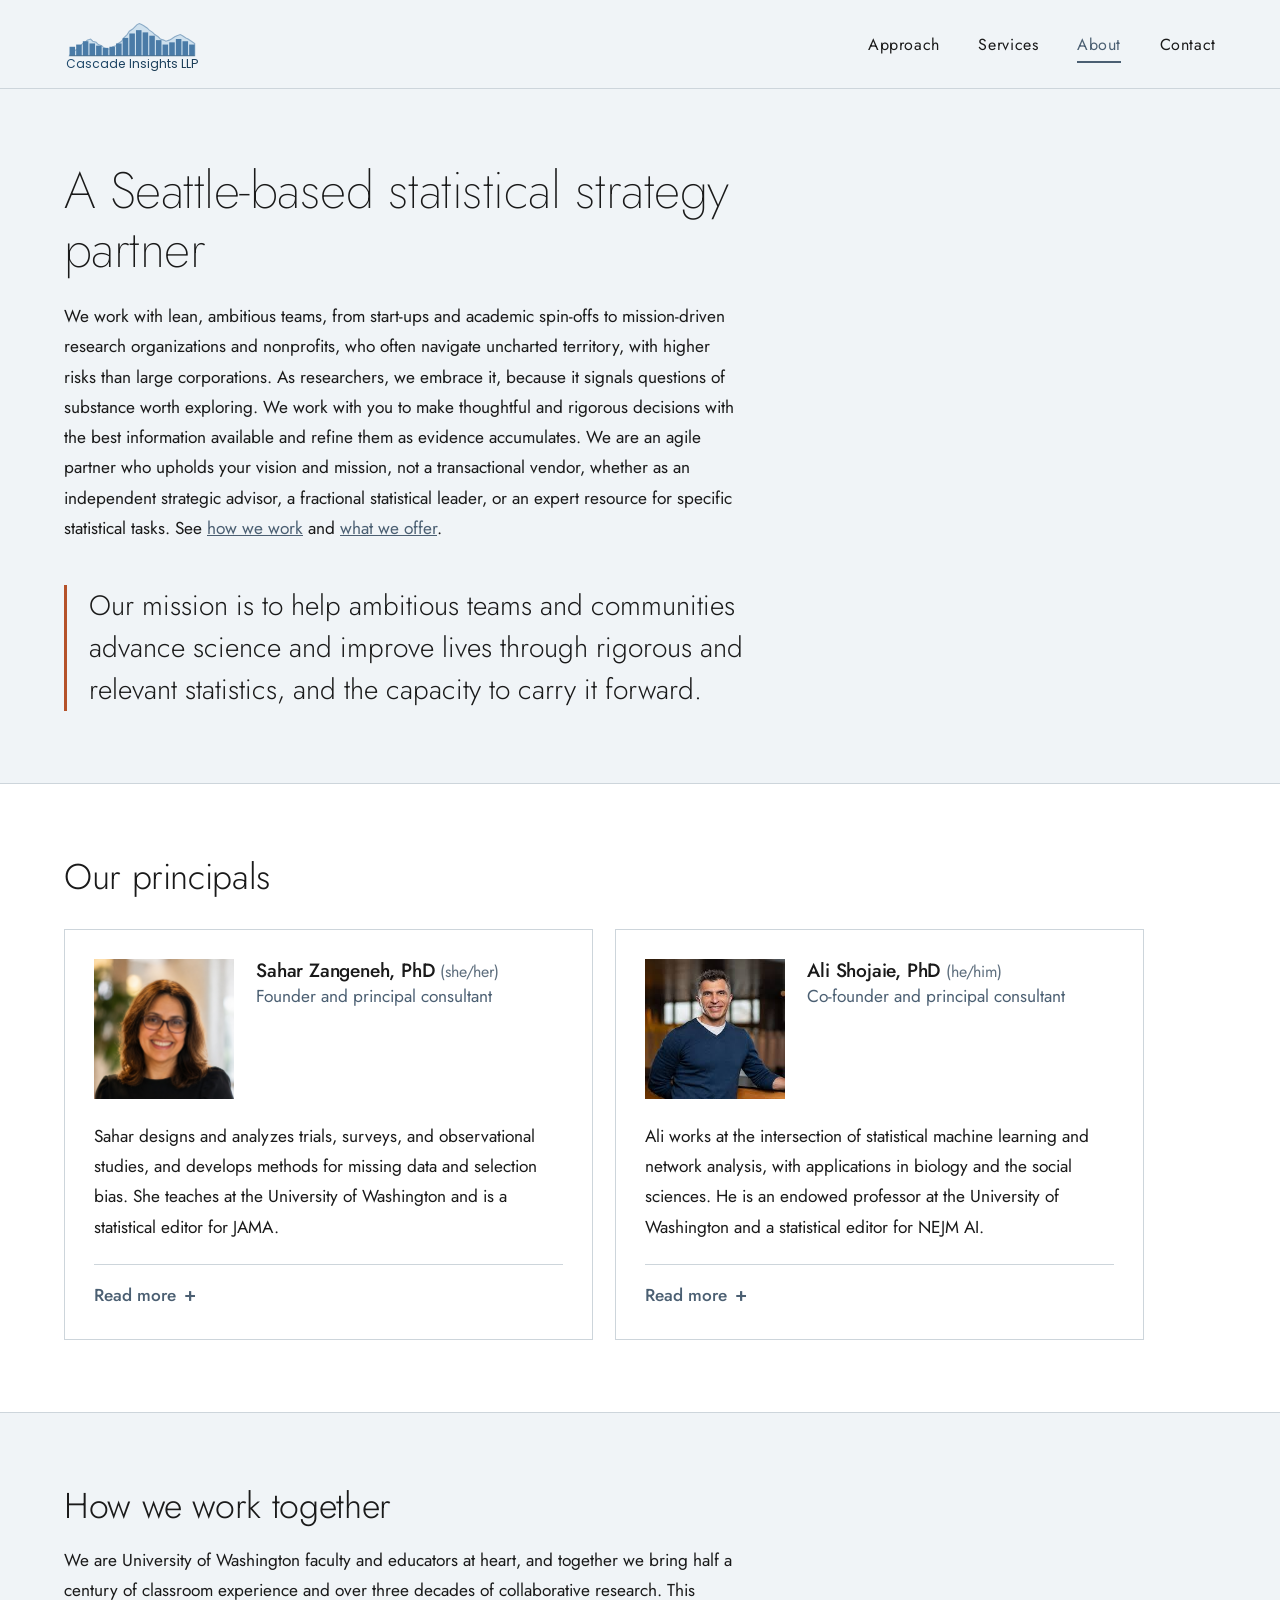
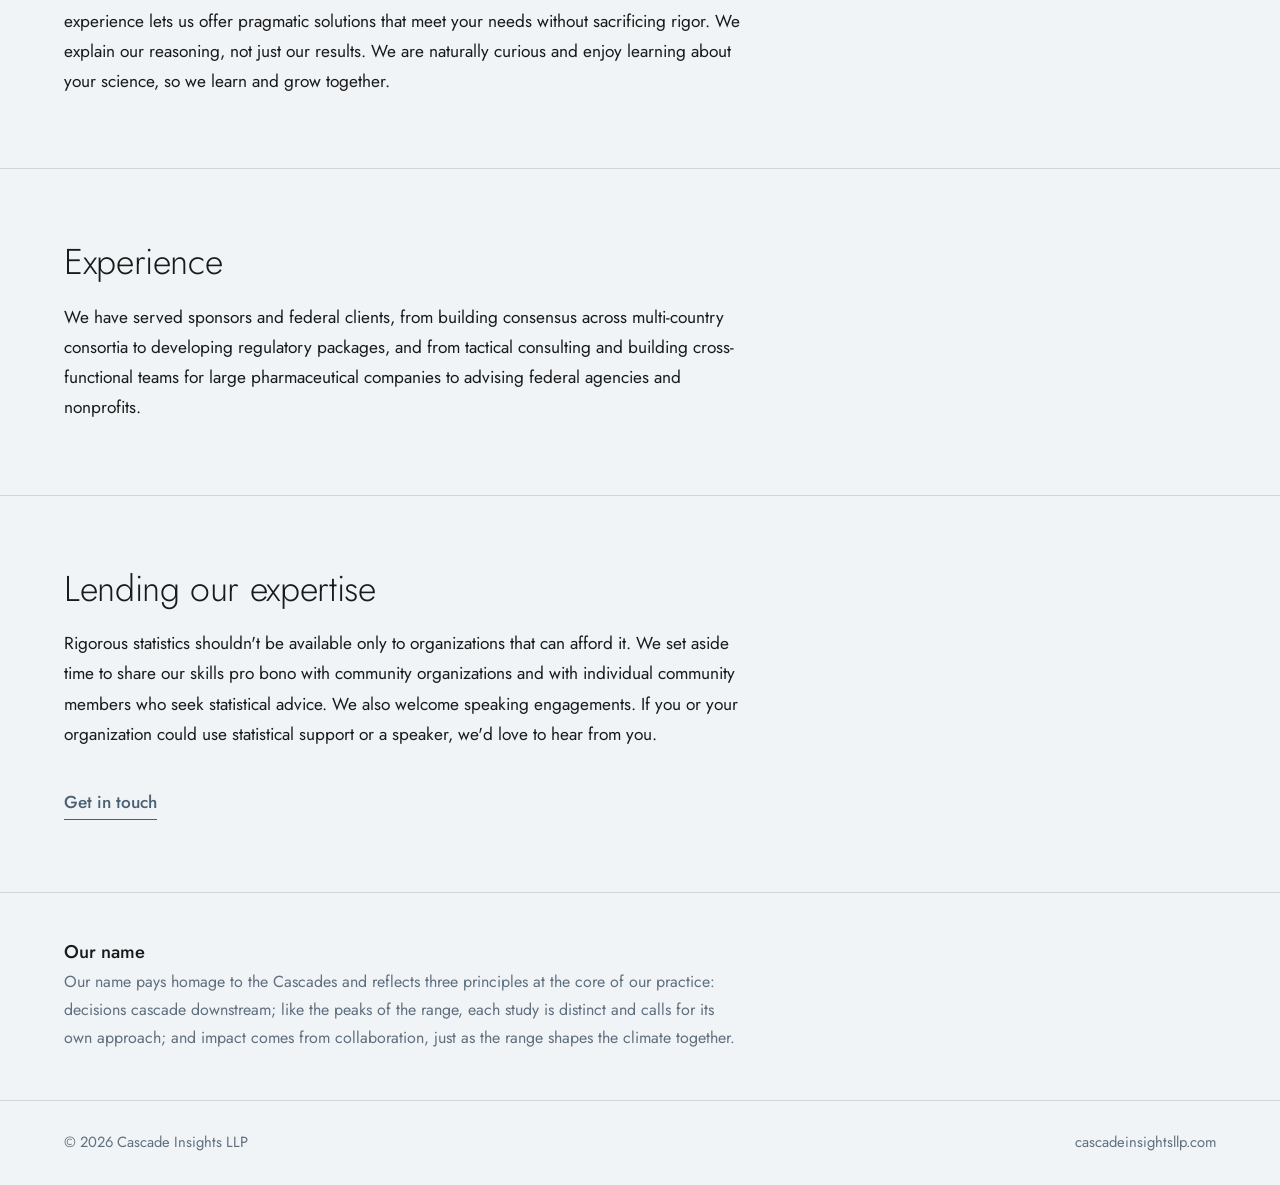
==== about.html @ fd84c452 "Website redesign preview" ====
<!DOCTYPE html>
<html lang="en">
<head>
<meta charset="UTF-8">
<meta name="viewport" content="width=device-width, initial-scale=1.0">
<title>About | Cascade Insights LLP</title>
<meta name="description" content="A Seattle-based statistical strategy partner for lean, ambitious teams.">
<link rel="preconnect" href="https://fonts.googleapis.com">
<link rel="preconnect" href="https://fonts.gstatic.com" crossorigin>
<link href="https://fonts.googleapis.com/css2?family=Jost:wght@200;300;400;500&family=Poppins:wght@400&display=swap" rel="stylesheet">
<link rel="stylesheet" href="site.css">
</head>
<body>
<a class="skip-link" href="#main">Skip to content</a>

<header class="site-header">
  <div class="header-inner">
    <a class="brand" href="index.html" aria-label="Cascade Insights LLP, home">
      <svg xmlns="http://www.w3.org/2000/svg" viewBox="15 15 123 65" role="img" aria-hidden="true" focusable="false"><defs><linearGradient id="cascadeGradient" x1="0%" y1="0%" x2="100%" y2="100%"><stop offset="0%" style="stop-color:#25547C;stop-opacity:1" /><stop offset="100%" style="stop-color:#143247;stop-opacity:1" /></linearGradient></defs><g id="mountain-background"><path d="M 20 58 L 22 55 L 24 54 L 27 52 L 29 50 L 32 47 L 34 46 L 36 44 L 39 43 L 41 45 L 44 46 L 46 48 L 49 49 L 51 51 L 54 52 L 57 52 L 59 50 L 62 49 L 64 47 L 67 45 L 69 42 L 72 39 L 74 36 L 77 34 L 79 32 L 81 30 L 83 29 L 85 30 L 87 31 L 90 33 L 92 35 L 95 37 L 97 39 L 100 41 L 102 43 L 105 44 L 107 45 L 110 44 L 112 43 L 115 41 L 117 40 L 120 39 L 122 40 L 125 42 L 127 43 L 130 45 L 133 47 L 133 58 Z" fill="#B8D4E8" stroke="#4A7BA7" stroke-width="1" opacity="0.6"/></g><g id="histogram-mountains"><rect x="20" y="50" width="5" height="8" fill="#4A7BA7"/><rect x="26" y="48" width="5" height="10" fill="#4A7BA7"/><rect x="32" y="45" width="5" height="13" fill="#4A7BA7"/><rect x="38" y="47" width="5" height="11" fill="#4A7BA7"/><rect x="44" y="49" width="5" height="9" fill="#4A7BA7"/><rect x="50" y="51" width="5" height="7" fill="#4A7BA7"/><rect x="56" y="50" width="5" height="8" fill="#4A7BA7"/><rect x="62" y="47" width="5" height="11" fill="#4A7BA7"/><rect x="68" y="42" width="5" height="16" fill="#4A7BA7"/><rect x="74" y="38" width="5" height="20" fill="#4A7BA7"/><rect x="80" y="35" width="5" height="23" fill="#4A7BA7"/><rect x="86" y="37" width="5" height="21" fill="#4A7BA7"/><rect x="92" y="40" width="5" height="18" fill="#4A7BA7"/><rect x="98" y="44" width="5" height="14" fill="#4A7BA7"/><rect x="104" y="48" width="5" height="10" fill="#4A7BA7"/><rect x="110" y="46" width="5" height="12" fill="#4A7BA7"/><rect x="116" y="43" width="5" height="15" fill="#4A7BA7"/><rect x="122" y="45" width="5" height="13" fill="#4A7BA7"/><rect x="128" y="48" width="5" height="10" fill="#4A7BA7"/><line x1="20" y1="58" x2="133" y2="58" stroke="#1A3A52" stroke-width="1" opacity="0.3"/></g><text x="76" y="69" font-family="Poppins, sans-serif" font-size="11" font-weight="400" fill="url(#cascadeGradient)" letter-spacing="0" text-anchor="middle">Cascade Insights LLP</text></svg>
    </a>
    <button class="nav-toggle" type="button" aria-expanded="false" aria-controls="site-nav" aria-label="Open menu">
      <span class="nav-toggle-bars"></span>
    </button>
    <nav class="site-nav" id="site-nav" aria-label="Main">
      <ul class="nav-list">
        <li><a href="approach.html">Approach</a></li>
        <li><a href="services.html">Services</a></li>
        <li><a href="about.html" aria-current="page">About</a></li>
        <li><a href="contact.html">Contact</a></li>
      </ul>
    </nav>
  </div>
</header>

<main id="main">
<section class="section">
  <div class="prose">
    <h1 class="page-title">A Seattle-based statistical strategy partner</h1>
    <p>We work with lean, ambitious teams, from start-ups and academic spin-offs to mission-driven research organizations and nonprofits, who often navigate uncharted territory, with higher risks than large corporations. As researchers, we embrace it, because it signals questions of substance worth exploring. We work with you to make thoughtful and rigorous decisions with the best information available and refine them as evidence accumulates. We are an agile partner who upholds your vision and mission, not a transactional vendor, whether as an independent strategic advisor, a fractional statistical leader, or an expert resource for specific statistical tasks. See <a href="approach.html">how we work</a> and <a href="services.html">what we offer</a>.</p>
  </div>
  <p class="mission" style="margin-top:2.6rem">Our mission is to help ambitious teams and communities advance science and improve lives through rigorous and relevant statistics, and the capacity to carry it forward.</p>
</section>

<section class="section section-alt" aria-labelledby="principals">
  <h2 class="h2" id="principals">Our principals</h2>
  <div class="people">
    <article class="person">
      <img src="SaharHeadshot2.jpg" alt="Sahar Zangeneh" width="140" height="140">
      <div>
        <h3 class="person-name">Sahar Zangeneh, PhD <span class="person-pronouns">(she/her)</span></h3>
        <p class="person-role">Founder and principal consultant</p>
      </div>
      <p class="person-summary">Sahar designs and analyzes trials, surveys, and observational studies, and develops methods for missing data and selection bias. She teaches at the University of Washington and is a statistical editor for JAMA.</p>
      <details class="bio">
        <summary><span class="label-closed">Read more</span><span class="label-open">Show less</span></summary>
        <p>Sahar Zangeneh (she/her) is a (bio)statistician specializing in the design and analysis of experimental and observational studies, including complex sample surveys, individual- and community-randomized trials, and observational cohort studies. Her methodological work focuses on developing statistical methods for addressing missingness and non-random selection, particularly when missingness or selection depends on unobserved factors (missing not at random). Her collaborative research addresses population health and health equity across biomedical and epidemiological domains. She is a Clinical Associate Professor at the University of Washington, where she teaches graduate courses and mentors students. She is a statistical editor for JAMA and elected chair of the American Statistical Association's Committee on Applied Statisticians.</p>
      </details>
    </article>

    <article class="person">
      <img src="AliHeadshot.jpeg" alt="Ali Shojaie" width="140" height="140">
      <div>
        <h3 class="person-name">Ali Shojaie, PhD <span class="person-pronouns">(he/him)</span></h3>
        <p class="person-role">Co-founder and principal consultant</p>
      </div>
      <p class="person-summary">Ali works at the intersection of statistical machine learning and network analysis, with applications in biology and the social sciences. He is an endowed professor at the University of Washington and a statistical editor for NEJM AI.</p>
      <details class="bio">
        <summary><span class="label-closed">Read more</span><span class="label-open">Show less</span></summary>
        <p>Ali Shojaie (he/him) is the Norm Breslow Endowed Professor of Biostatistics and Statistics at the University of Washington, where he serves as Interim Chair of the Department of Biostatistics. His research lies at the intersection of statistical machine learning, statistical network analysis, and applications in biology and social sciences. He is the founding director of the Summer Institute for Statistics in Big Data (SISBID) at the University of Washington and Lead of the Data Management and Statistics (DMS) Core of the UW Alzheimer's Disease Research Center (ADRC). He is the editor of the New England Journal of Statistics in Data Science and a statistical editor for NEJM AI. He has chaired over 20 doctoral dissertations and advised numerous postdocs and junior researchers.</p>
      </details>
    </article>
  </div>
</section>

<section class="section" aria-labelledby="together">
  <div class="prose">
    <h2 class="h2" id="together" style="margin-bottom:1.2rem">How we work together</h2>
    <p>We are University of Washington faculty and educators at heart, and together we bring half a century of classroom experience and over three decades of collaborative research. This experience lets us offer pragmatic solutions that meet your needs without sacrificing rigor. We explain our reasoning, not just our results. We are naturally curious and enjoy learning about your science, so we learn and grow together.</p>
  </div>
</section>

<section class="section" aria-labelledby="experience">
  <div class="prose">
    <h2 class="h2" id="experience" style="margin-bottom:1.2rem">Experience</h2>
    <p>We have served sponsors and federal clients, from building consensus across multi-country consortia to developing regulatory packages, and from tactical consulting and building cross-functional teams for large pharmaceutical companies to advising federal agencies and nonprofits.</p>
  </div>
</section>

<section class="section" aria-labelledby="pro-bono">
  <div class="prose">
    <h2 class="h2" id="pro-bono" style="margin-bottom:1.2rem">Lending our expertise</h2>
    <p>Rigorous statistics shouldn't be available only to organizations that can afford it. We set aside time to share our skills pro bono with community organizations and with individual community members who seek statistical advice. We also welcome speaking engagements. If you or your organization could use statistical support or a speaker, we'd love to hear from you.</p>
  </div>
  <div class="link-row"><a class="text-link" href="contact.html">Get in touch</a></div>
</section>

<section class="section section-tight">
  <div class="name-note">
    <h2>Our name</h2>
    <p>Our name pays homage to the Cascades and reflects three principles at the core of our practice: decisions cascade downstream; like the peaks of the range, each study is distinct and calls for its own approach; and impact comes from collaboration, just as the range shapes the climate together.</p>
  </div>
</section>
</main>

<footer class="site-footer">
  <span>&copy; <span id="year">2026</span> Cascade Insights LLP</span>
  <span>cascadeinsightsllp.com</span>
</footer>

<script src="site.js"></script>
</body>
</html>
---- site.css ----
/* Cascade Insights LLP — shared styles */

*, *::before, *::after { margin: 0; padding: 0; box-sizing: border-box; }

:root {
  --ink:         #1a1a1a;
  --bg:          #f0f4f7;
  --mid:         #5f6f7e;
  --accent:      #4b5f72;
  --accent-dark: #364757;
  --rule:        #cdd5db;
  --panel:       #ffffff;
  --brick:       #b5522a;
  --brick-hover: #8f3d1c;
  --measure:     68ch;
  --gutter:      5vw;
  --header-h:    88px;
}

html { scroll-behavior: smooth; scroll-padding-top: calc(var(--header-h) + 1rem); }

body {
  font-family: 'Jost', system-ui, -apple-system, 'Segoe UI', sans-serif;
  background: var(--bg);
  color: var(--ink);
  font-weight: 400;
  font-size: 1.08rem;
  line-height: 1.75;
  -webkit-font-smoothing: antialiased;
}

img { max-width: 100%; display: block; }

a { color: var(--accent); }
a:hover { color: var(--accent-dark); }

:focus-visible { outline: 2px solid var(--brick); outline-offset: 3px; }

.skip-link {
  position: absolute; left: -9999px; top: 0;
  background: var(--ink); color: #fff; padding: 0.6rem 1rem; z-index: 200;
}
.skip-link:focus { left: 1rem; top: 1rem; }

/* ── HEADER / NAV ── */
.site-header {
  position: sticky;
  top: 0;
  z-index: 100;
  background: rgba(240, 244, 247, 0.95);
  backdrop-filter: blur(12px);
  -webkit-backdrop-filter: blur(12px);
  border-bottom: 1px solid var(--rule);
}

.header-inner {
  display: flex;
  justify-content: space-between;
  align-items: center;
  padding: 0.5rem var(--gutter);
  min-height: var(--header-h);
}

.brand { display: block; line-height: 0; }
.brand svg { height: 72px; width: auto; display: block; }

.nav-list {
  list-style: none;
  display: flex;
  gap: 2.4rem;
}

.nav-list a {
  font-size: 1rem;
  font-weight: 400;
  letter-spacing: 0.04em;
  color: var(--ink);
  text-decoration: none;
  padding: 0.3rem 0;
  border-bottom: 2px solid transparent;
  transition: border-color 0.2s, color 0.2s;
}
.nav-list a:hover { color: var(--accent); border-bottom-color: var(--rule); }
.nav-list a[aria-current="page"] { color: var(--accent); border-bottom-color: var(--accent); }

.nav-toggle {
  display: none;
  background: none;
  border: 1px solid var(--rule);
  width: 44px;
  height: 44px;
  cursor: pointer;
  align-items: center;
  justify-content: center;
  color: var(--ink);
}
.nav-toggle-bars,
.nav-toggle-bars::before,
.nav-toggle-bars::after {
  display: block;
  width: 20px;
  height: 2px;
  background: currentColor;
  position: relative;
  transition: transform 0.2s, background 0.2s;
}
.nav-toggle-bars::before,
.nav-toggle-bars::after { content: ""; position: absolute; left: 0; }
.nav-toggle-bars::before { top: -6px; }
.nav-toggle-bars::after  { top: 6px; }
.nav-toggle[aria-expanded="true"] .nav-toggle-bars { background: transparent; }
.nav-toggle[aria-expanded="true"] .nav-toggle-bars::before { transform: translateY(6px) rotate(45deg); }
.nav-toggle[aria-expanded="true"] .nav-toggle-bars::after  { transform: translateY(-6px) rotate(-45deg); }

/* ── LAYOUT ── */
.section { padding: 4.5rem var(--gutter); }
.section + .section { border-top: 1px solid var(--rule); }
.section-tight { padding-top: 3rem; padding-bottom: 3rem; }
.section-alt { background: var(--panel); }

.wrap { max-width: 1120px; }
.prose { max-width: var(--measure); }
.prose p + p, .prose p + ul, .prose ul + p { margin-top: 1.1rem; }

h1, h2, h3 { font-weight: 300; line-height: 1.15; letter-spacing: -0.01em; }

.page-title {
  font-size: clamp(2rem, 4vw, 3.2rem);
  font-weight: 200;
  margin-bottom: 1.4rem;
  max-width: 24ch;
}

.h2 {
  font-size: clamp(1.6rem, 2.8vw, 2.3rem);
  margin-bottom: 0.5rem;
}

.subtitle {
  font-size: 1.15rem;
  color: var(--accent);
  font-weight: 400;
  margin-bottom: 1.8rem;
}

.lead {
  font-size: clamp(1.2rem, 1.9vw, 1.45rem);
  line-height: 1.6;
  font-weight: 300;
  max-width: 60ch;
}

.h3 {
  font-size: 1.2rem;
  font-weight: 500;
  letter-spacing: 0;
  margin-bottom: 0.6rem;
}

.muted { color: var(--mid); }

/* Lists */
.list {
  list-style: none;
  max-width: var(--measure);
}
.list li {
  position: relative;
  padding-left: 1.4rem;
  margin-bottom: 0.7rem;
}
.list li::before {
  content: "";
  position: absolute;
  left: 0;
  top: 0.78em;
  width: 0.55rem;
  height: 1px;
  background: var(--accent);
}
.list strong { font-weight: 500; }

/* Buttons and links */
.btn {
  display: inline-block;
  font-family: inherit;
  font-size: 0.95rem;
  font-weight: 500;
  letter-spacing: 0.06em;
  padding: 0.9rem 2rem;
  background: var(--brick);
  color: #fff;
  text-decoration: none;
  border: none;
  cursor: pointer;
  transition: background 0.2s;
}
.btn:hover { background: var(--brick-hover); color: #fff; }

.text-link {
  font-weight: 500;
  color: var(--accent);
  text-decoration: none;
  border-bottom: 1px solid currentColor;
  padding-bottom: 1px;
}
.text-link:hover { color: var(--accent-dark); }

.link-row {
  display: flex;
  flex-wrap: wrap;
  gap: 1.2rem 2.4rem;
  align-items: center;
  margin-top: 2.4rem;
}

.placeholder { opacity: 0.6; cursor: not-allowed; }

/* ── HOME: HERO ── */
.hero {
  position: relative;
  min-height: calc(100svh - var(--header-h));
  display: flex;
  align-items: flex-start;
  overflow: hidden;
  color: #fff;
}
.hero picture, .hero-img {
  position: absolute;
  inset: 0;
  width: 100%;
  height: 100%;
}
.hero-img { object-fit: cover; object-position: center 30%; }
.hero::after {
  content: "";
  position: absolute;
  inset: 0;
  background: linear-gradient(to bottom, rgba(8, 18, 30, 0.35) 0%, rgba(8, 18, 30, 0.12) 45%, rgba(8, 18, 30, 0) 65%);
}
.hero-content {
  position: relative;
  z-index: 2;
  padding: clamp(3rem, 11vh, 7rem) var(--gutter) 3rem;
  max-width: 60rem;
  animation: fadeUp 0.9s ease 0.15s both;
}
.hero-title {
  font-size: clamp(2.4rem, 5.2vw, 4.6rem);
  font-weight: 200;
  line-height: 1.05;
  margin-bottom: 1.3rem;
}
.hero-sub {
  font-size: clamp(1.15rem, 1.7vw, 1.4rem);
  line-height: 1.55;
  max-width: 44ch;
  margin-bottom: 0.9rem;
}
.hero-note {
  font-size: 1.05rem;
  opacity: 0.92;
  max-width: 52ch;
  margin-bottom: 2rem;
}

/* ── HOME: ENGAGEMENT CARDS ── */
.engage-grid {
  display: grid;
  grid-template-columns: 1fr 1.12fr 1fr;
  gap: 1rem;
  align-items: stretch;
  margin-top: 1.8rem;
}
.engage {
  display: flex;
  flex-direction: column;
  gap: 0.6rem;
  padding: 1.8rem 1.6rem;
  background: var(--panel);
  border: 1px solid var(--rule);
  text-decoration: none;
  color: var(--ink);
  transition: border-color 0.2s, background 0.2s;
}
.engage:hover { border-color: var(--accent); color: var(--ink); }
.engage h3 { font-size: 1.3rem; font-weight: 400; }
.engage p { flex: 1; color: var(--mid); }
.engage .more { font-weight: 500; color: var(--accent); }

.engage-featured {
  background: var(--accent);
  border-color: var(--accent);
  color: #fff;
  padding-top: 2.4rem;
  padding-bottom: 2.4rem;
  margin: -0.8rem 0;
}
.engage-featured:hover { background: var(--accent-dark); border-color: var(--accent-dark); color: #fff; }
.engage-featured h3 { font-size: 1.45rem; }
.engage-featured p { color: rgba(255, 255, 255, 0.85); }
.engage-featured .more { color: #fff; }

/* ── HOME: WHY CASCADE ── */
.principles {
  display: grid;
  grid-template-columns: repeat(2, minmax(0, 1fr));
  gap: 2.4rem 3.5rem;
  margin-top: 2.4rem;
  max-width: 1000px;
}
.principle h3 {
  font-size: 1.25rem;
  font-weight: 500;
  padding-top: 0.9rem;
  border-top: 2px solid var(--accent);
  margin-bottom: 0.5rem;
  display: inline-block;
}

.clients {
  list-style: none;
  display: flex;
  flex-wrap: wrap;
  gap: 0.6rem;
  margin-top: 1rem;
}
.clients li {
  border: 1px solid var(--rule);
  background: var(--panel);
  padding: 0.4rem 0.9rem;
  font-size: 0.98rem;
}

.cta-band {
  background: var(--accent);
  color: #fff;
  display: flex;
  flex-wrap: wrap;
  align-items: center;
  justify-content: space-between;
  gap: 1.6rem 3rem;
}
.cta-band p {
  font-size: clamp(1.25rem, 2.2vw, 1.7rem);
  font-weight: 300;
  line-height: 1.4;
  max-width: 34ch;
}

/* ── APPROACH ── */
.subnav {
  position: sticky;
  top: var(--header-h);
  z-index: 50;
  background: var(--bg);
  border-bottom: 1px solid var(--rule);
  padding: 0 var(--gutter);
}
.subnav ul { list-style: none; display: flex; gap: 2rem; }
.subnav a {
  display: inline-block;
  padding: 0.9rem 0;
  color: var(--ink);
  text-decoration: none;
  border-bottom: 2px solid transparent;
}
.subnav a:hover { border-bottom-color: var(--accent); color: var(--accent); }

.offer { max-width: var(--measure); }
.fit {
  margin: 1.6rem 0 1.8rem;
  padding: 1.5rem 1.6rem;
  background: var(--panel);
  border-left: 3px solid var(--accent);
}
.fit .h3 { margin-bottom: 0.8rem; }
.fit p { margin-bottom: 0.8rem; }
.fit .list li:last-child { margin-bottom: 0; }

/* ── SERVICES ── */
.service-groups {
  display: grid;
  grid-template-columns: repeat(2, minmax(0, 1fr));
  gap: 3rem 4rem;
  max-width: 1080px;
  margin-top: 2.6rem;
}
.service-group h2 {
  font-size: 1.45rem;
  font-weight: 400;
  padding-bottom: 0.6rem;
  margin-bottom: 1rem;
  border-bottom: 1px solid var(--rule);
}
.service-group .note { color: var(--mid); margin-bottom: 0.9rem; }

/* ── ABOUT ── */
.mission {
  font-size: clamp(1.3rem, 2.3vw, 1.75rem);
  font-weight: 300;
  line-height: 1.5;
  max-width: 46ch;
  padding-left: 1.4rem;
  border-left: 3px solid var(--brick);
}

.people {
  display: grid;
  grid-template-columns: repeat(2, minmax(0, 1fr));
  gap: 1.4rem;
  margin-top: 2rem;
  max-width: 1080px;
}
.person {
  background: var(--panel);
  border: 1px solid var(--rule);
  padding: 1.8rem;
  display: grid;
  grid-template-columns: 140px 1fr;
  gap: 1.4rem;
  align-content: start;
}
.person img {
  width: 140px;
  height: 140px;
  object-fit: cover;
  object-position: top;
}
.person-name { font-size: 1.2rem; font-weight: 500; }
.person-pronouns { font-weight: 400; color: var(--mid); font-size: 1rem; }
.person-role { color: var(--accent); margin-bottom: 0.7rem; }
.person-summary { grid-column: 1 / -1; }

.bio { grid-column: 1 / -1; border-top: 1px solid var(--rule); padding-top: 0.9rem; }
.bio summary {
  cursor: pointer;
  font-weight: 500;
  color: var(--accent);
  list-style: none;
  display: inline-flex;
  align-items: center;
  gap: 0.5rem;
}
.bio summary::-webkit-details-marker { display: none; }
.bio summary::after {
  content: "+";
  font-size: 1.2rem;
  line-height: 1;
  transition: transform 0.2s;
}
.bio[open] summary::after { content: "\2212"; }
.bio .label-open { display: none; }
.bio[open] .label-open { display: inline; }
.bio[open] .label-closed { display: none; }
.bio p { margin-top: 0.9rem; }

.name-note {
  font-size: 1rem;
  color: var(--mid);
  max-width: var(--measure);
}
.name-note h2 { font-size: 1.15rem; font-weight: 500; color: var(--ink); margin-bottom: 0.4rem; }

/* ── CONTACT ── */
.form-frame {
  width: 100%;
  max-width: 760px;
  height: 1250px;
  border: 1px solid var(--rule);
  background: var(--panel);
  margin-top: 2rem;
}

/* ── FOOTER ── */
.site-footer {
  border-top: 1px solid var(--rule);
  padding: 1.8rem var(--gutter);
  display: flex;
  flex-wrap: wrap;
  justify-content: space-between;
  gap: 0.6rem 2rem;
  font-size: 0.92rem;
  color: var(--mid);
}
.site-footer a { color: var(--mid); text-decoration: none; }
.site-footer a:hover { color: var(--accent); }

/* ── MOTION ── */
@keyframes fadeUp {
  from { opacity: 0; transform: translateY(16px); }
  to   { opacity: 1; transform: translateY(0); }
}
@media (prefers-reduced-motion: reduce) {
  html { scroll-behavior: auto; }
  *, *::before, *::after { animation: none !important; transition: none !important; }
}

/* ── TABLET ── */
@media (max-width: 900px) {
  .engage-grid { grid-template-columns: 1fr; }
  .engage-featured { margin: 0; }
  .people { grid-template-columns: 1fr; }
}

/* ── MOBILE ── */
@media (max-width: 760px) {
  :root { --header-h: 68px; }
  body { font-size: 1.02rem; }
  .brand svg { height: 54px; }

  .nav-toggle { display: inline-flex; }
  .site-nav {
    display: none;
    position: absolute;
    top: 100%;
    left: 0;
    right: 0;
    background: var(--bg);
    border-bottom: 1px solid var(--rule);
    box-shadow: 0 12px 24px rgba(26, 26, 26, 0.08);
  }
  .site-nav.is-open { display: block; }
  .nav-list { flex-direction: column; gap: 0; padding: 0.4rem var(--gutter) 1rem; }
  .nav-list a {
    display: block;
    padding: 0.85rem 0;
    border-bottom: 1px solid var(--rule);
    font-size: 1.1rem;
  }
  .nav-list li:last-child a { border-bottom: none; }
  .nav-list a[aria-current="page"] { border-bottom-color: var(--rule); font-weight: 500; }

  .section { padding: 3rem var(--gutter); }
  .hero-content { padding-top: 2.4rem; }
  .hero-img { object-position: center top; }
  .hero::after {
    background: linear-gradient(to bottom, rgba(8, 18, 30, 0.6) 0%, rgba(8, 18, 30, 0.35) 50%, rgba(8, 18, 30, 0) 75%);
  }
  .hero .btn { width: 100%; text-align: center; }

  .principles, .service-groups { grid-template-columns: 1fr; gap: 2rem; }

  .subnav ul { gap: 1.4rem; font-size: 0.95rem; }

  .person { grid-template-columns: 96px 1fr; padding: 1.3rem; gap: 1rem; }
  .person img { width: 96px; height: 96px; }

  .cta-band .btn { width: 100%; text-align: center; }
  .form-frame { height: 1450px; }
  .site-footer { flex-direction: column; }
}

/* "Is this for you?" panel on white sections */
.section-alt .fit { background: var(--bg); }
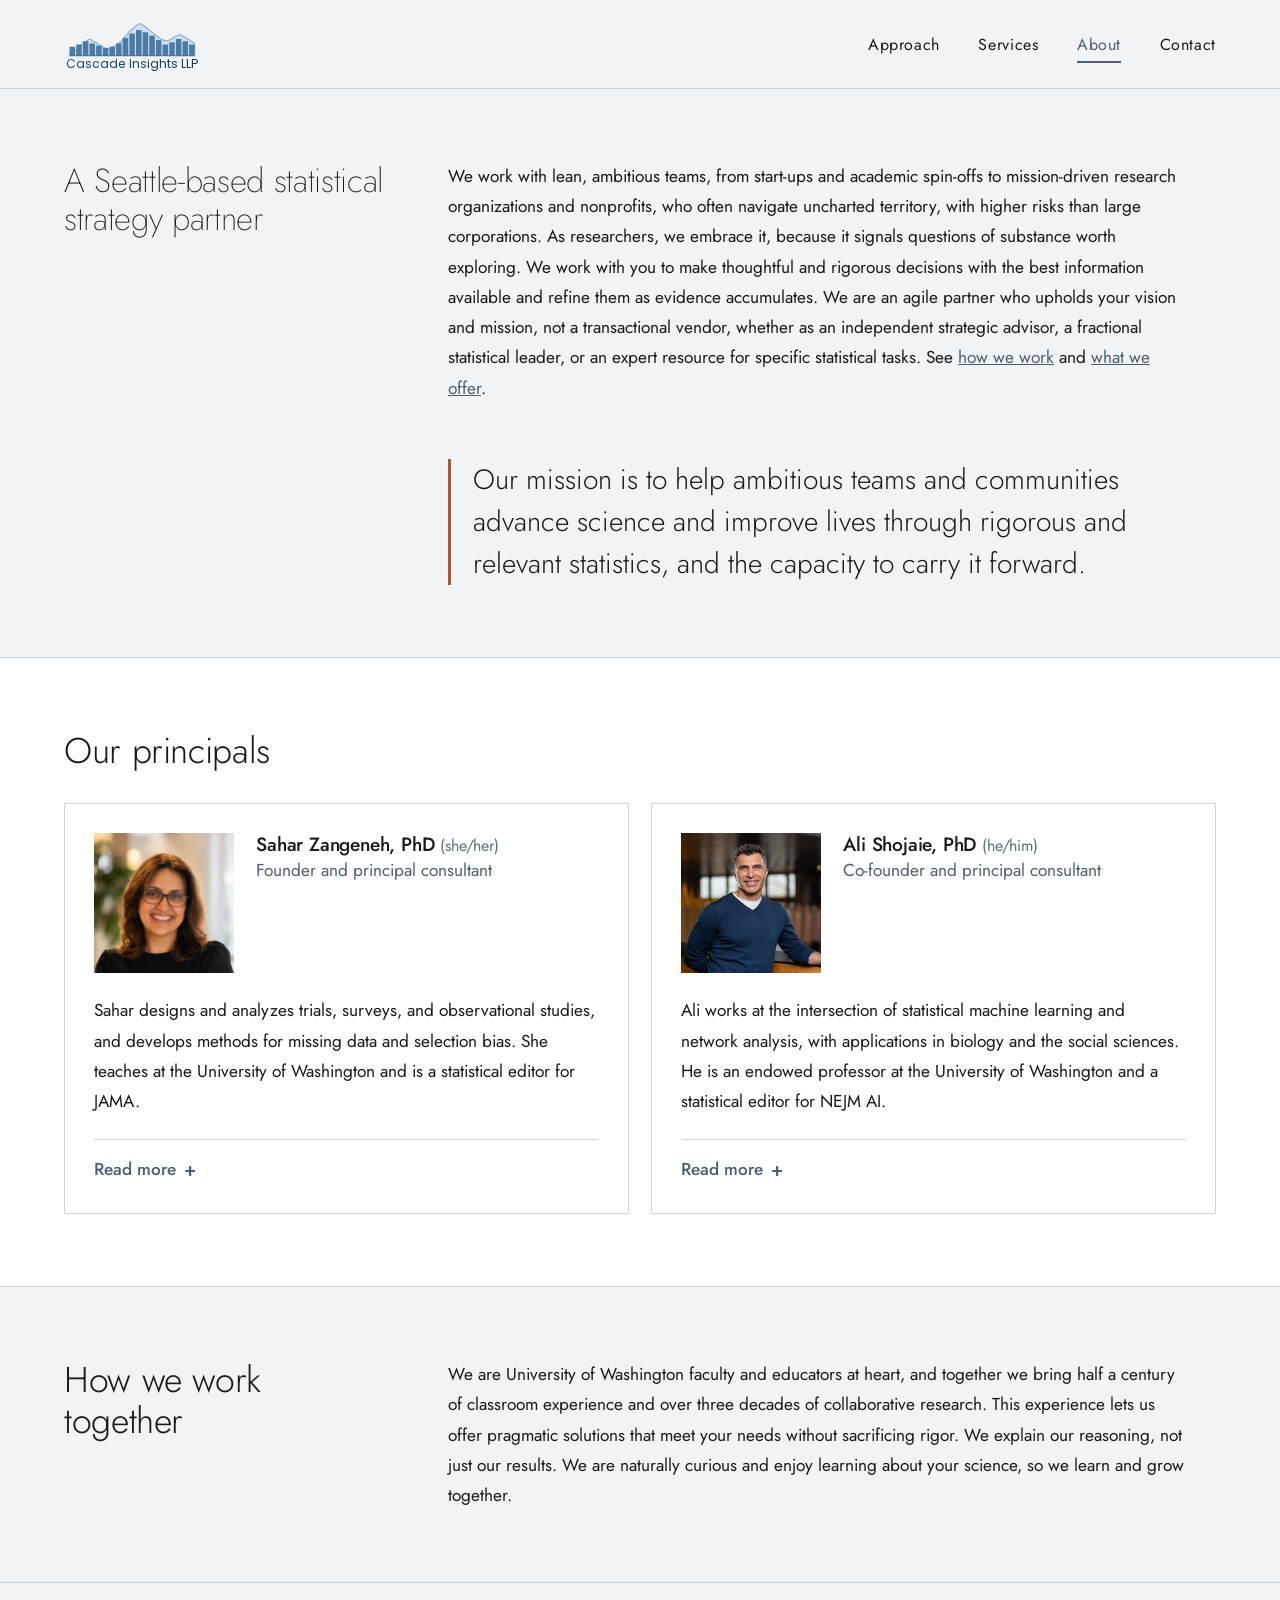
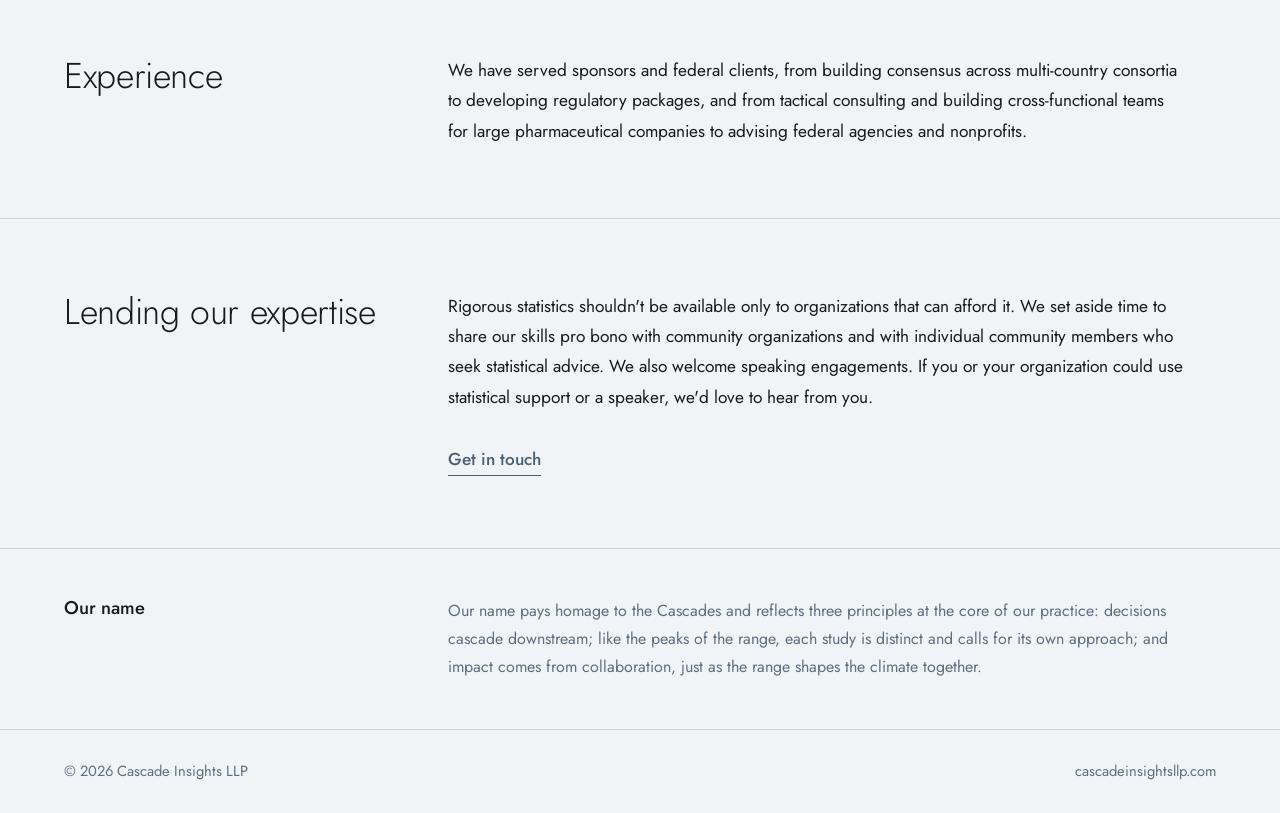
==== commit 0b4c6ca7: "Center layout and use two-column sections on desktop" ====
--- a/about.html
+++ b/about.html
@@ -34,11 +34,16 @@
 
 <main id="main">
 <section class="section">
-  <div class="prose">
+  <div class="split">
     <h1 class="page-title">A Seattle-based statistical strategy partner</h1>
+    <div class="split-main">
     <p>We work with lean, ambitious teams, from start-ups and academic spin-offs to mission-driven research organizations and nonprofits, who often navigate uncharted territory, with higher risks than large corporations. As researchers, we embrace it, because it signals questions of substance worth exploring. We work with you to make thoughtful and rigorous decisions with the best information available and refine them as evidence accumulates. We are an agile partner who upholds your vision and mission, not a transactional vendor, whether as an independent strategic advisor, a fractional statistical leader, or an expert resource for specific statistical tasks. See <a href="approach.html">how we work</a> and <a href="services.html">what we offer</a>.</p>
+    </div>
   </div>
-  <p class="mission" style="margin-top:2.6rem">Our mission is to help ambitious teams and communities advance science and improve lives through rigorous and relevant statistics, and the capacity to carry it forward.</p>
+  <div class="split split-gap">
+    <div aria-hidden="true"></div>
+    <p class="mission">Our mission is to help ambitious teams and communities advance science and improve lives through rigorous and relevant statistics, and the capacity to carry it forward.</p>
+  </div>
 </section>
 
 <section class="section section-alt" aria-labelledby="principals">
@@ -73,31 +78,37 @@
 </section>
 
 <section class="section" aria-labelledby="together">
-  <div class="prose">
-    <h2 class="h2" id="together" style="margin-bottom:1.2rem">How we work together</h2>
+  <div class="split">
+    <div class="split-side"><h2 class="h2" id="together">How we work together</h2></div>
+    <div class="split-main">
     <p>We are University of Washington faculty and educators at heart, and together we bring half a century of classroom experience and over three decades of collaborative research. This experience lets us offer pragmatic solutions that meet your needs without sacrificing rigor. We explain our reasoning, not just our results. We are naturally curious and enjoy learning about your science, so we learn and grow together.</p>
+    </div>
   </div>
 </section>
 
 <section class="section" aria-labelledby="experience">
-  <div class="prose">
-    <h2 class="h2" id="experience" style="margin-bottom:1.2rem">Experience</h2>
+  <div class="split">
+    <div class="split-side"><h2 class="h2" id="experience">Experience</h2></div>
+    <div class="split-main">
     <p>We have served sponsors and federal clients, from building consensus across multi-country consortia to developing regulatory packages, and from tactical consulting and building cross-functional teams for large pharmaceutical companies to advising federal agencies and nonprofits.</p>
+    </div>
   </div>
 </section>
 
 <section class="section" aria-labelledby="pro-bono">
-  <div class="prose">
-    <h2 class="h2" id="pro-bono" style="margin-bottom:1.2rem">Lending our expertise</h2>
+  <div class="split">
+    <div class="split-side"><h2 class="h2" id="pro-bono">Lending our expertise</h2></div>
+    <div class="split-main">
     <p>Rigorous statistics shouldn't be available only to organizations that can afford it. We set aside time to share our skills pro bono with community organizations and with individual community members who seek statistical advice. We also welcome speaking engagements. If you or your organization could use statistical support or a speaker, we'd love to hear from you.</p>
+    <div class="link-row"><a class="text-link" href="contact.html">Get in touch</a></div>
+    </div>
   </div>
-  <div class="link-row"><a class="text-link" href="contact.html">Get in touch</a></div>
 </section>
 
 <section class="section section-tight">
-  <div class="name-note">
+  <div class="split name-note">
     <h2>Our name</h2>
-    <p>Our name pays homage to the Cascades and reflects three principles at the core of our practice: decisions cascade downstream; like the peaks of the range, each study is distinct and calls for its own approach; and impact comes from collaboration, just as the range shapes the climate together.</p>
+    <p class="split-main">Our name pays homage to the Cascades and reflects three principles at the core of our practice: decisions cascade downstream; like the peaks of the range, each study is distinct and calls for its own approach; and impact comes from collaboration, just as the range shapes the climate together.</p>
   </div>
 </section>
 </main>
--- a/site.css
+++ b/site.css
@@ -15,6 +15,9 @@
   --measure:     68ch;
   --gutter:      5vw;
   --header-h:    88px;
+  --maxw:        1200px;
+  /* Side padding: 5vw on small screens, centres a 1200px frame on wide ones */
+  --edge:        max(5vw, calc((100% - var(--maxw)) / 2));
 }
 
 html { scroll-behavior: smooth; scroll-padding-top: calc(var(--header-h) + 1rem); }
@@ -57,7 +60,7 @@
   display: flex;
   justify-content: space-between;
   align-items: center;
-  padding: 0.5rem var(--gutter);
+  padding: 0.5rem var(--edge);
   min-height: var(--header-h);
 }
 
@@ -113,12 +116,26 @@
 .nav-toggle[aria-expanded="true"] .nav-toggle-bars::after  { transform: translateY(-6px) rotate(-45deg); }
 
 /* ── LAYOUT ── */
-.section { padding: 4.5rem var(--gutter); }
+.section { padding: 4.5rem var(--edge); }
 .section + .section { border-top: 1px solid var(--rule); }
 .section-tight { padding-top: 3rem; padding-bottom: 3rem; }
 .section-alt { background: var(--panel); }
 
-.wrap { max-width: 1120px; }
+.wrap { max-width: none; }
+
+/* Two-column text layout: heading left, content right */
+.split {
+  display: grid;
+  grid-template-columns: minmax(0, 1fr) minmax(0, 2.4fr);
+  gap: 1.5rem 4rem;
+  align-items: start;
+}
+.split-side .h2 { margin-bottom: 0.6rem; }
+.split-side .subtitle { margin-bottom: 0; }
+.split-main { max-width: 74ch; }
+.split-main > * + * { margin-top: 1.1rem; }
+.split-main .link-row { margin-top: 2rem; }
+.split + .split, .split-gap { margin-top: 3.5rem; }
 .prose { max-width: var(--measure); }
 .prose p + p, .prose p + ul, .prose ul + p { margin-top: 1.1rem; }
 
@@ -144,10 +161,10 @@
 }
 
 .lead {
-  font-size: clamp(1.2rem, 1.9vw, 1.45rem);
-  line-height: 1.6;
+  font-size: clamp(1.3rem, 2.2vw, 1.85rem);
+  line-height: 1.5;
   font-weight: 300;
-  max-width: 60ch;
+  max-width: 46ch;
 }
 
 .h3 {
@@ -241,10 +258,10 @@
 .hero-content {
   position: relative;
   z-index: 2;
-  padding: clamp(3rem, 11vh, 7rem) var(--gutter) 3rem;
-  max-width: 60rem;
+  padding: clamp(3rem, 11vh, 7rem) var(--edge) 3rem;
   animation: fadeUp 0.9s ease 0.15s both;
 }
+.hero-content > * { max-width: 46rem; }
 .hero-title {
   font-size: clamp(2.4rem, 5.2vw, 4.6rem);
   font-weight: 200;
@@ -306,8 +323,6 @@
   display: grid;
   grid-template-columns: repeat(2, minmax(0, 1fr));
   gap: 2.4rem 3.5rem;
-  margin-top: 2.4rem;
-  max-width: 1000px;
 }
 .principle h3 {
   font-size: 1.25rem;
@@ -355,7 +370,7 @@
   z-index: 50;
   background: var(--bg);
   border-bottom: 1px solid var(--rule);
-  padding: 0 var(--gutter);
+  padding: 0 var(--edge);
 }
 .subnav ul { list-style: none; display: flex; gap: 2rem; }
 .subnav a {
@@ -367,9 +382,8 @@
 }
 .subnav a:hover { border-bottom-color: var(--accent); color: var(--accent); }
 
-.offer { max-width: var(--measure); }
 .fit {
-  margin: 1.6rem 0 1.8rem;
+  margin: 0;
   padding: 1.5rem 1.6rem;
   background: var(--panel);
   border-left: 3px solid var(--accent);
@@ -383,8 +397,7 @@
   display: grid;
   grid-template-columns: repeat(2, minmax(0, 1fr));
   gap: 3rem 4rem;
-  max-width: 1080px;
-  margin-top: 2.6rem;
+  margin-top: 3rem;
 }
 .service-group h2 {
   font-size: 1.45rem;
@@ -410,7 +423,6 @@
   grid-template-columns: repeat(2, minmax(0, 1fr));
   gap: 1.4rem;
   margin-top: 2rem;
-  max-width: 1080px;
 }
 .person {
   background: var(--panel);
@@ -455,27 +467,21 @@
 .bio[open] .label-closed { display: none; }
 .bio p { margin-top: 0.9rem; }
 
-.name-note {
-  font-size: 1rem;
-  color: var(--mid);
-  max-width: var(--measure);
-}
-.name-note h2 { font-size: 1.15rem; font-weight: 500; color: var(--ink); margin-bottom: 0.4rem; }
+.name-note { font-size: 1rem; color: var(--mid); }
+.name-note h2 { font-size: 1.15rem; font-weight: 500; color: var(--ink); }
 
 /* ── CONTACT ── */
 .form-frame {
   width: 100%;
-  max-width: 760px;
   height: 1250px;
   border: 1px solid var(--rule);
   background: var(--panel);
-  margin-top: 2rem;
 }
 
 /* ── FOOTER ── */
 .site-footer {
   border-top: 1px solid var(--rule);
-  padding: 1.8rem var(--gutter);
+  padding: 1.8rem var(--edge);
   display: flex;
   flex-wrap: wrap;
   justify-content: space-between;
@@ -501,6 +507,7 @@
   .engage-grid { grid-template-columns: 1fr; }
   .engage-featured { margin: 0; }
   .people { grid-template-columns: 1fr; }
+  .split { grid-template-columns: 1fr; gap: 1.2rem; }
 }
 
 /* ── MOBILE ── */
@@ -531,7 +538,7 @@
   .nav-list li:last-child a { border-bottom: none; }
   .nav-list a[aria-current="page"] { border-bottom-color: var(--rule); font-weight: 500; }
 
-  .section { padding: 3rem var(--gutter); }
+  .section { padding: 3rem var(--edge); }
   .hero-content { padding-top: 2.4rem; }
   .hero-img { object-position: center top; }
   .hero::after {
@@ -553,3 +560,6 @@
 
 /* "Is this for you?" panel on white sections */
 .section-alt .fit { background: var(--bg); }
+
+/* Page title when it sits in the narrow left column */
+.split > .page-title { font-size: clamp(1.8rem, 2.6vw, 2.4rem); margin-bottom: 0; }
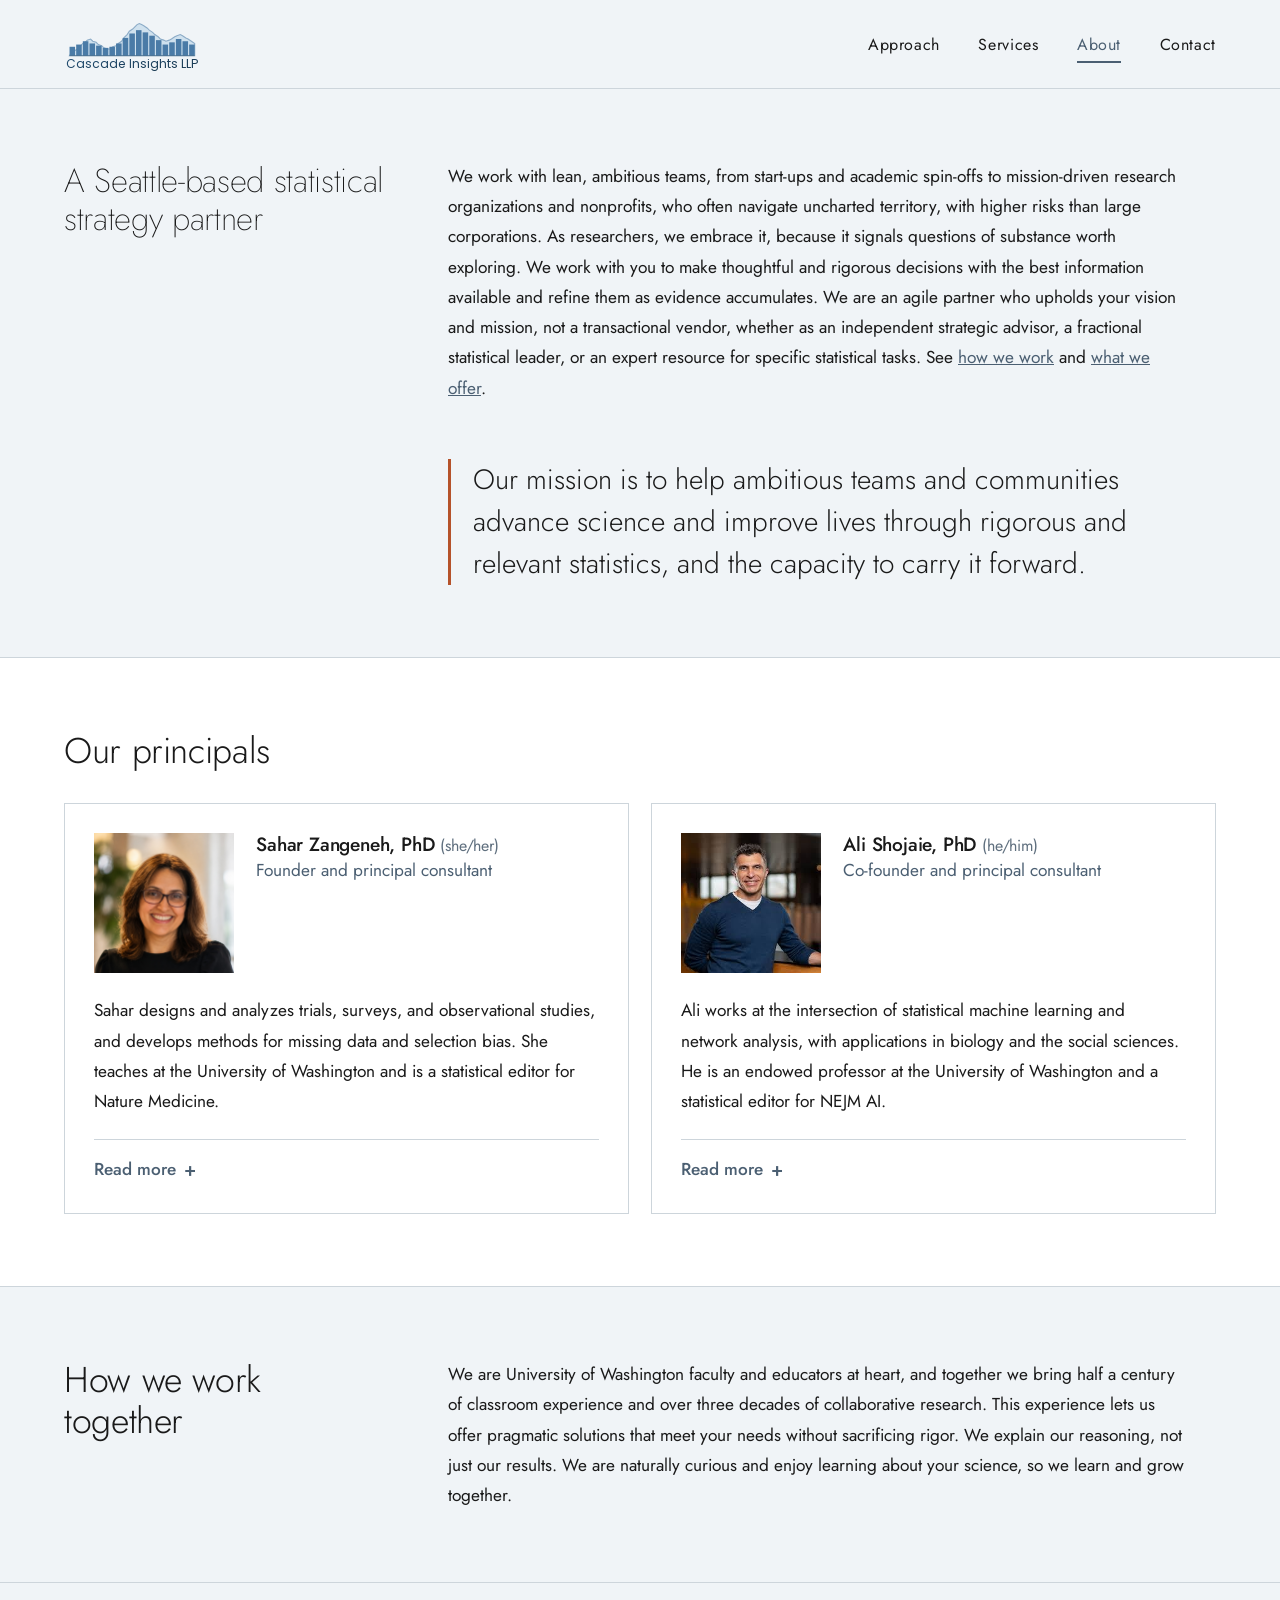
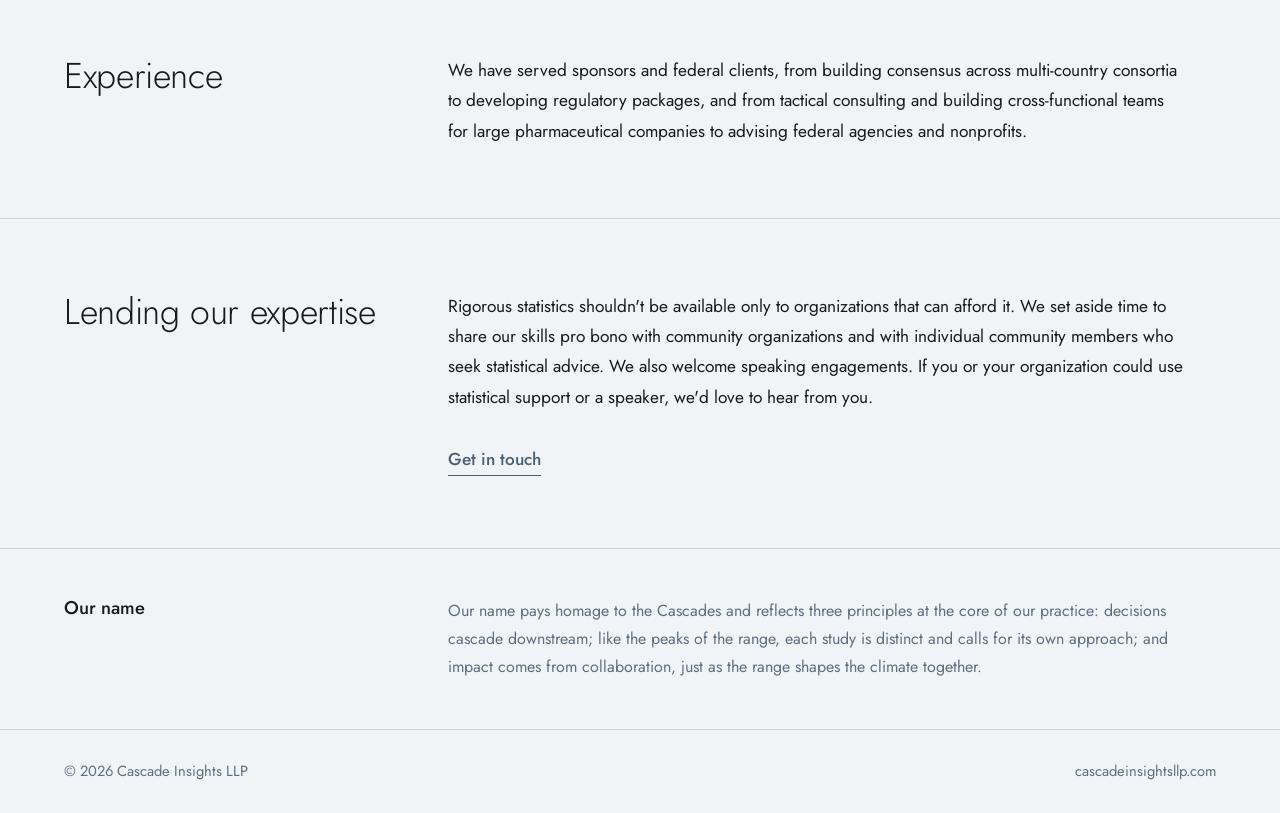
==== commit ac281fbc: "Update Sahar's editorial role" ====
--- a/about.html
+++ b/about.html
@@ -55,10 +55,10 @@
         <h3 class="person-name">Sahar Zangeneh, PhD <span class="person-pronouns">(she/her)</span></h3>
         <p class="person-role">Founder and principal consultant</p>
       </div>
-      <p class="person-summary">Sahar designs and analyzes trials, surveys, and observational studies, and develops methods for missing data and selection bias. She teaches at the University of Washington and is a statistical editor for JAMA.</p>
+      <p class="person-summary">Sahar designs and analyzes trials, surveys, and observational studies, and develops methods for missing data and selection bias. She teaches at the University of Washington and is a statistical editor for Nature Medicine.</p>
       <details class="bio">
         <summary><span class="label-closed">Read more</span><span class="label-open">Show less</span></summary>
-        <p>Sahar Zangeneh (she/her) is a (bio)statistician specializing in the design and analysis of experimental and observational studies, including complex sample surveys, individual- and community-randomized trials, and observational cohort studies. Her methodological work focuses on developing statistical methods for addressing missingness and non-random selection, particularly when missingness or selection depends on unobserved factors (missing not at random). Her collaborative research addresses population health and health equity across biomedical and epidemiological domains. She is a Clinical Associate Professor at the University of Washington, where she teaches graduate courses and mentors students. She is a statistical editor for JAMA and elected chair of the American Statistical Association's Committee on Applied Statisticians.</p>
+        <p>Sahar Zangeneh (she/her) is a (bio)statistician specializing in the design and analysis of experimental and observational studies, including complex sample surveys, individual- and community-randomized trials, and observational cohort studies. Her methodological work focuses on developing statistical methods for addressing missingness and non-random selection, particularly when missingness or selection depends on unobserved factors (missing not at random). Her collaborative research addresses population health and health equity across biomedical and epidemiological domains. She is a Clinical Associate Professor at the University of Washington, where she teaches graduate courses and mentors students. She is a statistical editor for Nature Medicine and elected chair of the American Statistical Association's Committee on Applied Statisticians.</p>
       </details>
     </article>
 
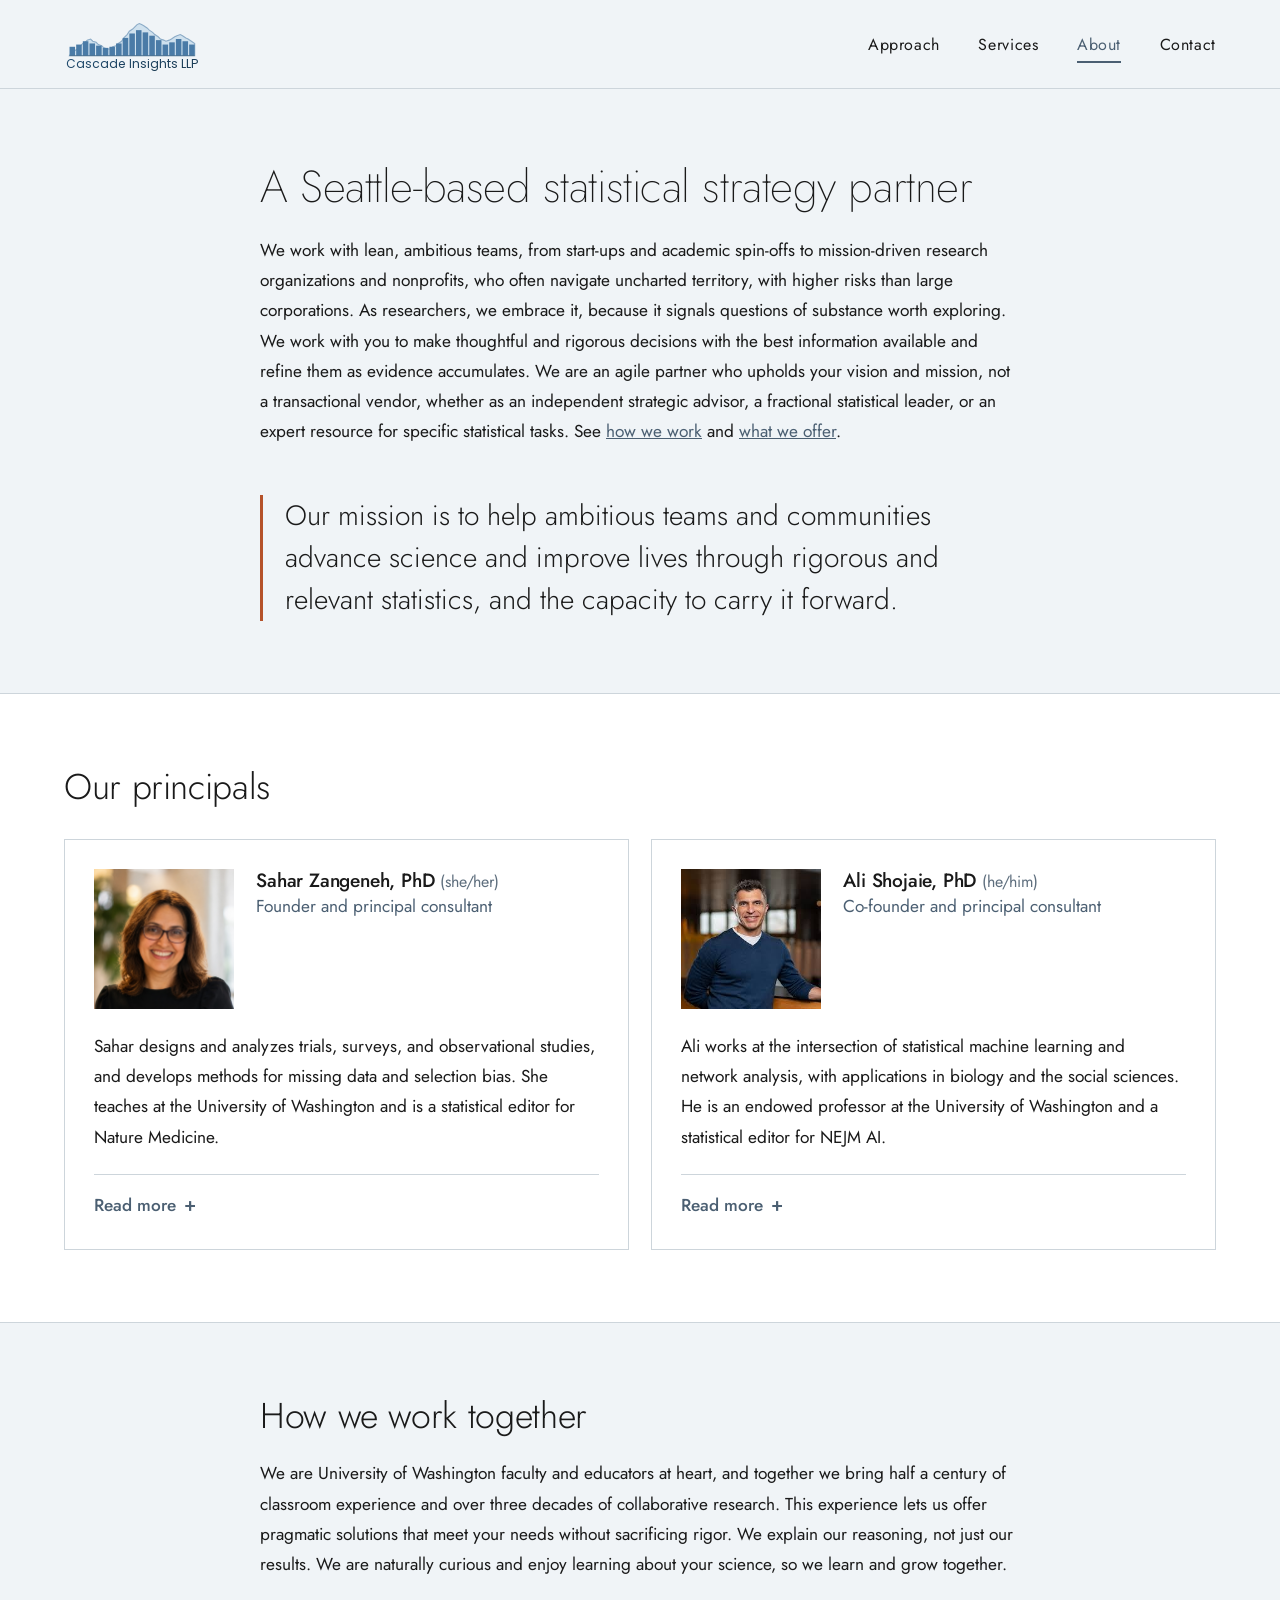
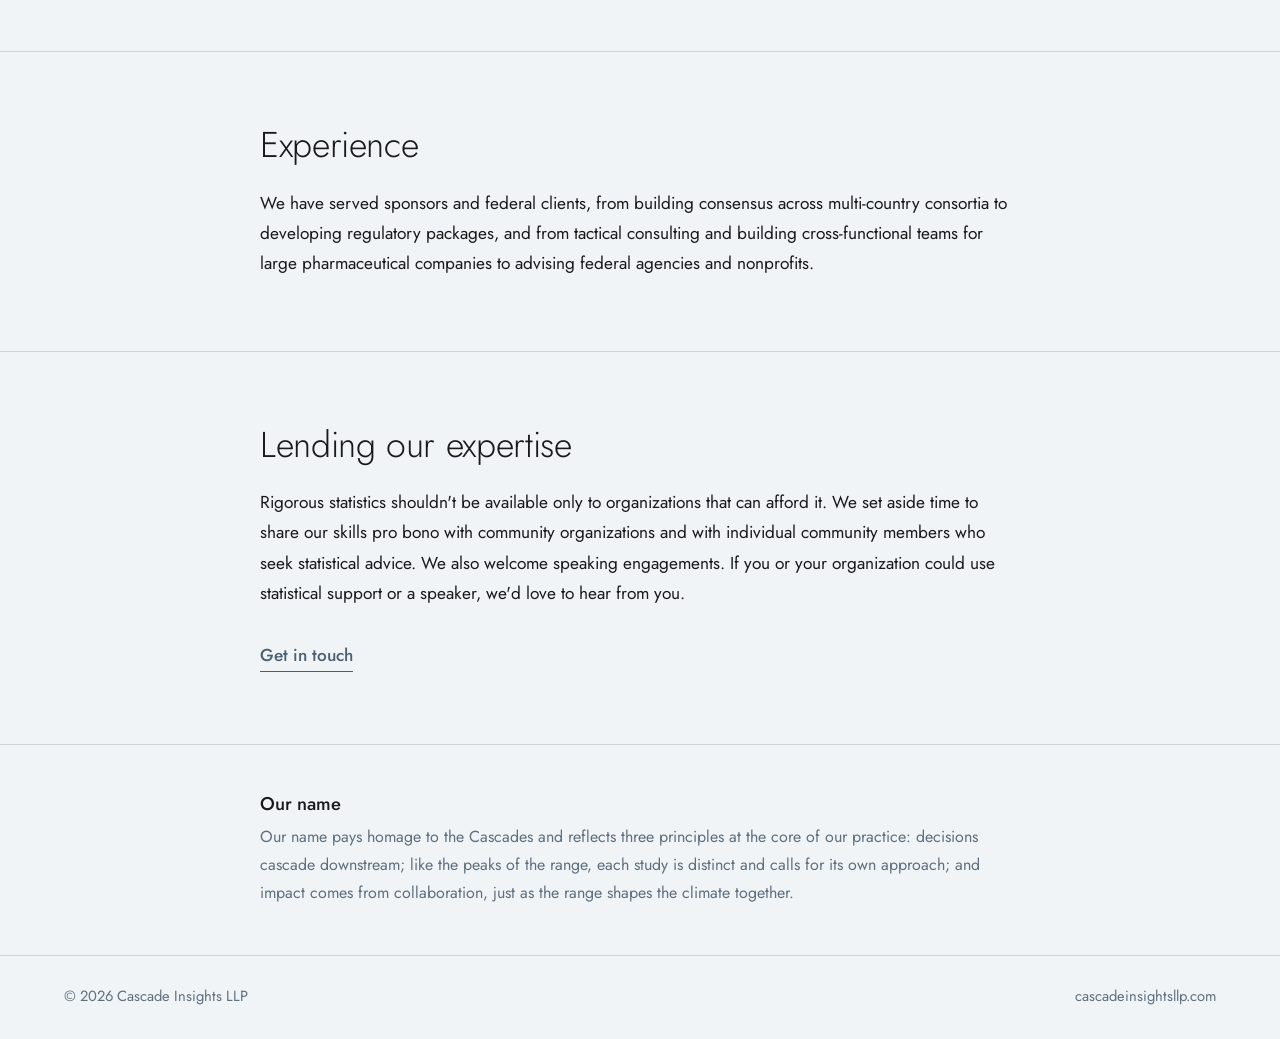
==== commit b3a34c74: "Center text sections; update Sahar's bio" ====
--- a/about.html
+++ b/about.html
@@ -41,7 +41,6 @@
     </div>
   </div>
   <div class="split split-gap">
-    <div aria-hidden="true"></div>
     <p class="mission">Our mission is to help ambitious teams and communities advance science and improve lives through rigorous and relevant statistics, and the capacity to carry it forward.</p>
   </div>
 </section>
@@ -58,7 +57,7 @@
       <p class="person-summary">Sahar designs and analyzes trials, surveys, and observational studies, and develops methods for missing data and selection bias. She teaches at the University of Washington and is a statistical editor for Nature Medicine.</p>
       <details class="bio">
         <summary><span class="label-closed">Read more</span><span class="label-open">Show less</span></summary>
-        <p>Sahar Zangeneh (she/her) is a (bio)statistician specializing in the design and analysis of experimental and observational studies, including complex sample surveys, individual- and community-randomized trials, and observational cohort studies. Her methodological work focuses on developing statistical methods for addressing missingness and non-random selection, particularly when missingness or selection depends on unobserved factors (missing not at random). Her collaborative research addresses population health and health equity across biomedical and epidemiological domains. She is a Clinical Associate Professor at the University of Washington, where she teaches graduate courses and mentors students. She is a statistical editor for Nature Medicine and elected chair of the American Statistical Association's Committee on Applied Statisticians.</p>
+        <p>Sahar Zangeneh (she/her) is a (bio)statistician specializing in the design and analysis of experimental and observational studies, including complex sample surveys, individual- and community-randomized trials, and observational cohort studies. Her methodological work focuses on developing statistical methods for addressing missingness and non-random selection, particularly when missingness or selection depends on unobserved factors (missing not at random). Her collaborative research spans across translational, clinical and population-level studies with a focus on health equity. She is a Clinical Associate Professor at the University of Washington, where she teaches graduate courses and mentors students. She is a statistical editor for Nature Medicine and elected chair of the American Statistical Association's Committee on Applied Statisticians.</p>
       </details>
     </article>
 
--- a/site.css
+++ b/site.css
@@ -123,19 +123,22 @@
 
 .wrap { max-width: none; }
 
-/* Two-column text layout: heading left, content right */
+/* Centred reading column for text sections: heading above, text below */
 .split {
-  display: grid;
-  grid-template-columns: minmax(0, 1fr) minmax(0, 2.4fr);
-  gap: 1.5rem 4rem;
-  align-items: start;
-}
-.split-side .h2 { margin-bottom: 0.6rem; }
+  max-width: 760px;
+  margin-left: auto;
+  margin-right: auto;
+}
+.split-side { margin-bottom: 1.4rem; }
+.split-side .h2 { margin-bottom: 0.5rem; }
 .split-side .subtitle { margin-bottom: 0; }
-.split-main { max-width: 74ch; }
+.split > .h2, .split > h2, .split > .h3, .split > h1 { margin-bottom: 1.2rem; }
 .split-main > * + * { margin-top: 1.1rem; }
 .split-main .link-row { margin-top: 2rem; }
-.split + .split, .split-gap { margin-top: 3.5rem; }
+.split + .split, .split-gap { margin-top: 3rem; }
+
+/* Large intro statements share the same centred column */
+.lead { margin-left: auto; margin-right: auto; max-width: 760px; }
 .prose { max-width: var(--measure); }
 .prose p + p, .prose p + ul, .prose ul + p { margin-top: 1.1rem; }
 
@@ -322,7 +325,8 @@
 .principles {
   display: grid;
   grid-template-columns: repeat(2, minmax(0, 1fr));
-  gap: 2.4rem 3.5rem;
+  gap: 2.2rem 2.6rem;
+  margin-top: 0.4rem;
 }
 .principle h3 {
   font-size: 1.25rem;
@@ -372,7 +376,7 @@
   border-bottom: 1px solid var(--rule);
   padding: 0 var(--edge);
 }
-.subnav ul { list-style: none; display: flex; gap: 2rem; }
+.subnav ul { list-style: none; display: flex; gap: 2rem; max-width: 760px; margin: 0 auto; }
 .subnav a {
   display: inline-block;
   padding: 0.9rem 0;
@@ -468,7 +472,7 @@
 .bio p { margin-top: 0.9rem; }
 
 .name-note { font-size: 1rem; color: var(--mid); }
-.name-note h2 { font-size: 1.15rem; font-weight: 500; color: var(--ink); }
+.name-note h2 { font-size: 1.15rem; font-weight: 500; color: var(--ink); margin-bottom: 0.5rem; }
 
 /* ── CONTACT ── */
 .form-frame {
@@ -507,7 +511,6 @@
   .engage-grid { grid-template-columns: 1fr; }
   .engage-featured { margin: 0; }
   .people { grid-template-columns: 1fr; }
-  .split { grid-template-columns: 1fr; gap: 1.2rem; }
 }
 
 /* ── MOBILE ── */
@@ -562,4 +565,4 @@
 .section-alt .fit { background: var(--bg); }
 
 /* Page title when it sits in the narrow left column */
-.split > .page-title { font-size: clamp(1.8rem, 2.6vw, 2.4rem); margin-bottom: 0; }
+.split > .page-title { font-size: clamp(2rem, 3.6vw, 2.8rem); max-width: none; margin-bottom: 1.4rem; }
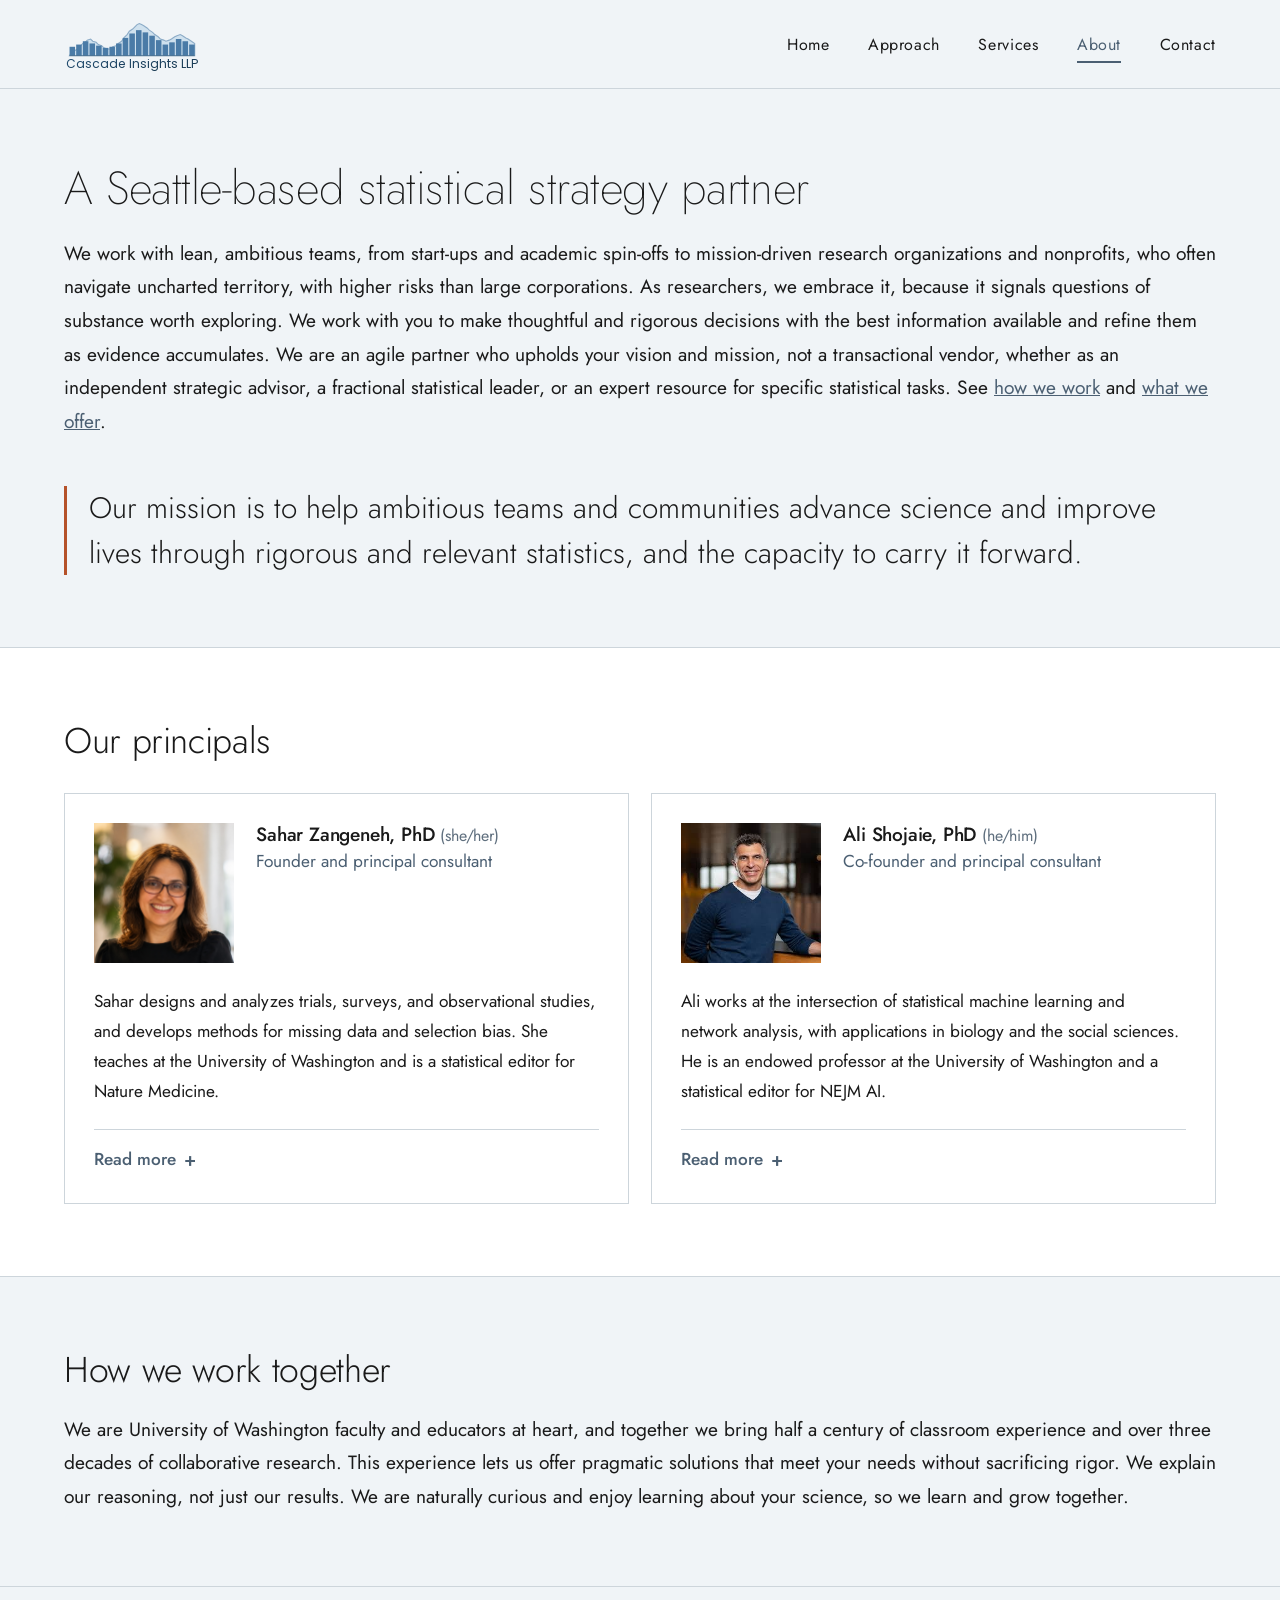
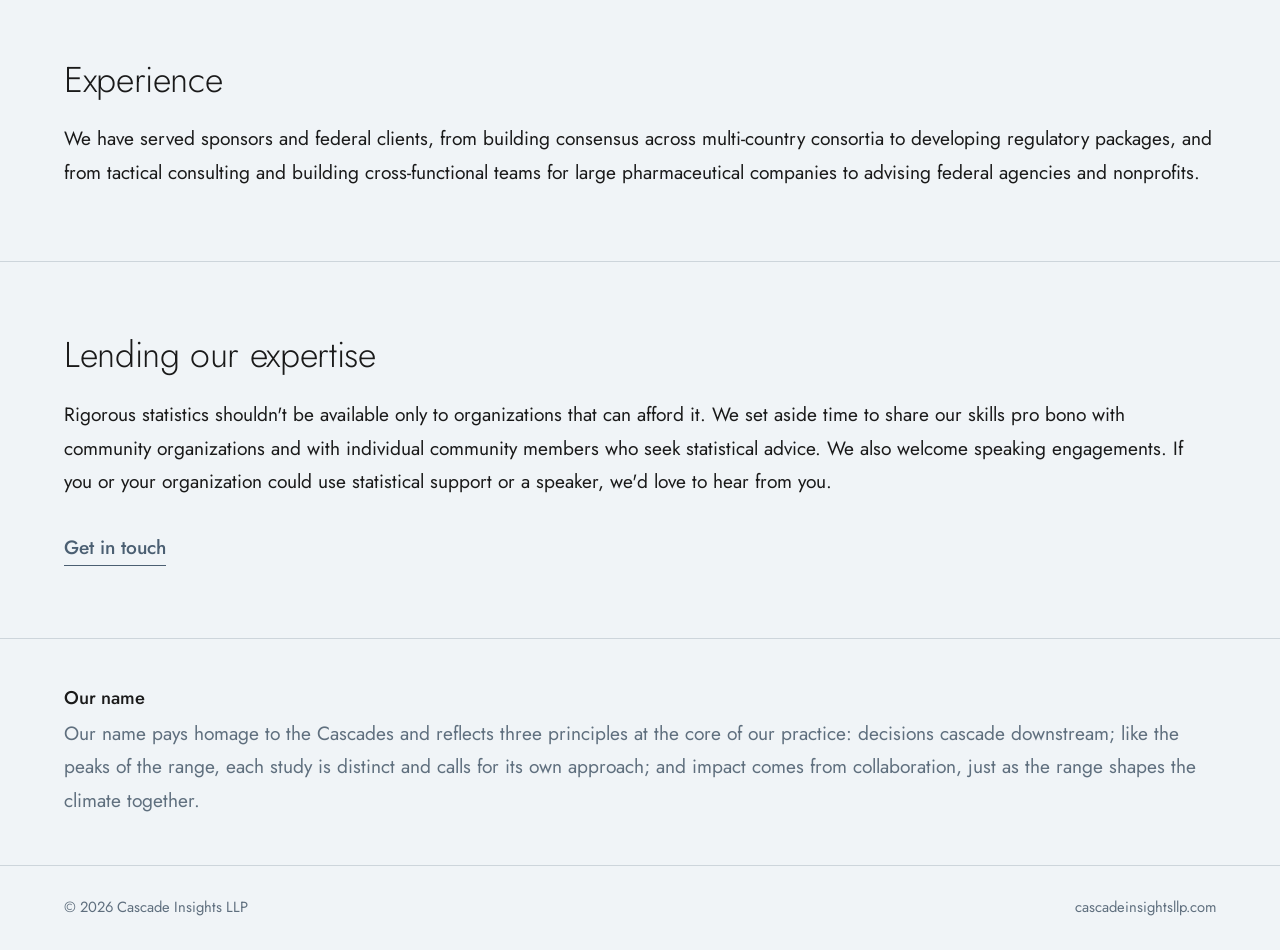
==== commit 3d286b55: "Add Home to the menu" ====
--- a/about.html
+++ b/about.html
@@ -23,6 +23,7 @@
     </button>
     <nav class="site-nav" id="site-nav" aria-label="Main">
       <ul class="nav-list">
+        <li><a href="index.html">Home</a></li>
         <li><a href="approach.html">Approach</a></li>
         <li><a href="services.html">Services</a></li>
         <li><a href="about.html" aria-current="page">About</a></li>
--- a/site.css
+++ b/site.css
@@ -566,3 +566,16 @@
 
 /* Page title when it sits in the narrow left column */
 .split > .page-title { font-size: clamp(2rem, 3.6vw, 2.8rem); max-width: none; margin-bottom: 1.4rem; }
+
+/* Full-width text: all text sections use the full 1200px content frame */
+.split, .lead, .subnav ul, .split-main, .prose, .list, .mission,
+.page-title, .cta-band p, .principles { max-width: none; }
+
+@media (min-width: 1100px) {
+  .lead { font-size: 1.9rem; }
+  .split-main, .split > p:not(.mission), .split .principles p, .fit { font-size: 1.2rem; line-height: 1.75; }
+  .split > .page-title { font-size: 2.9rem; }
+  .mission { font-size: 1.85rem; }
+  .principle h3 { font-size: 1.35rem; }
+  .form-frame { height: 1300px; }
+}
